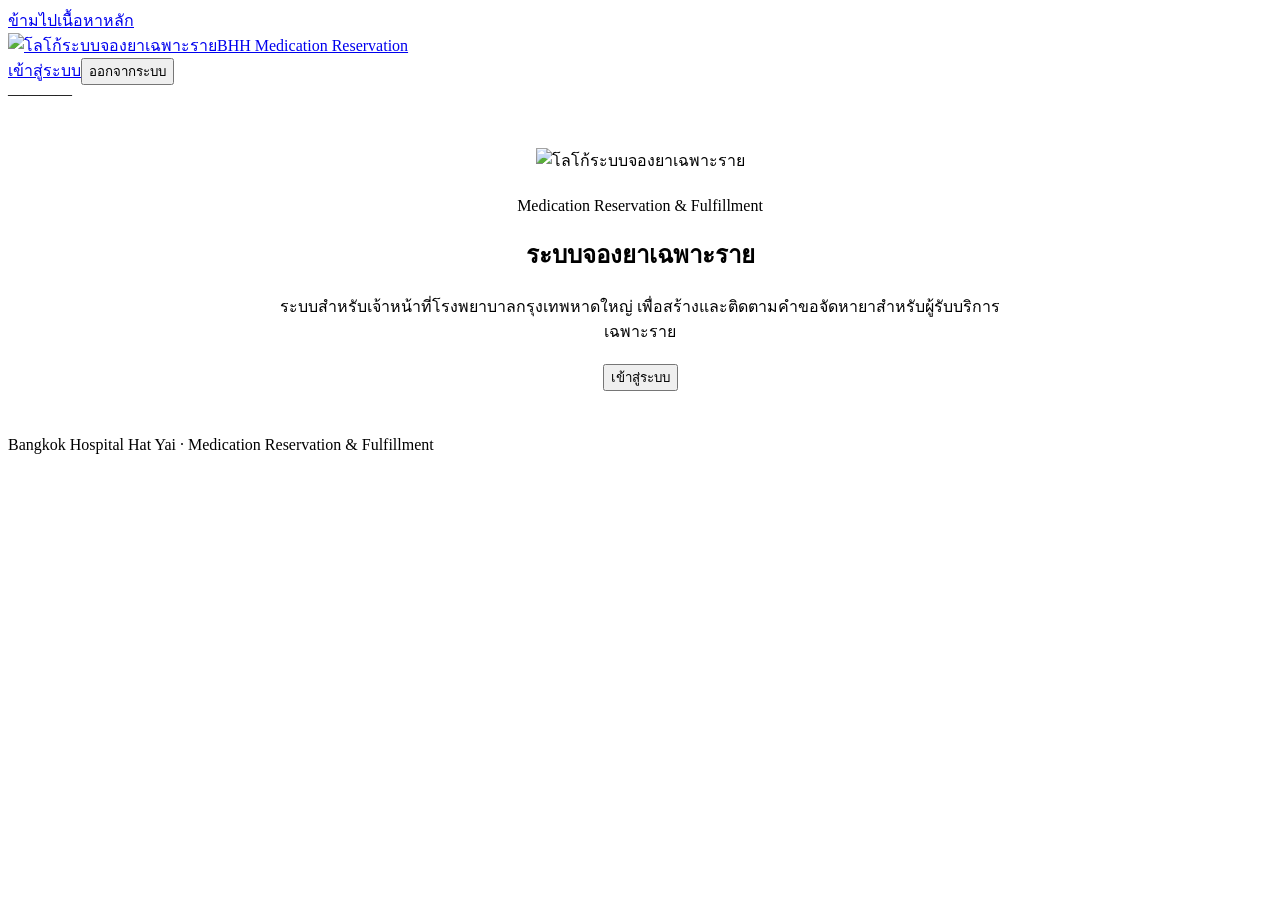
==== frontend/index.html @ 490ff646 "Bootstrap core staff frontend pages" ====
<!doctype html>
<html lang="th"><head><meta charset="utf-8"><meta name="viewport" content="width=device-width, initial-scale=1"><title>BHH Medication Reservation</title><link rel="stylesheet" href="css/main.css"></head>
<body>
<a class="skip-link" href="#main-content">ข้ามไปเนื้อหาหลัก</a>
<header class="site-header"><div class="header-inner">
  <a class="brand" href="index.html"><img class="brand-logo" src="assets/bdms-bhh-logo.svg" alt="โลโก้ระบบจองยาเฉพาะราย"><span class="brand-fallback" hidden>BHH Medication Reservation</span><span>BHH Medication Reservation</span></a>
  <nav class="site-nav" aria-label="เมนูหลัก"><a href="login.html">เข้าสู่ระบบ</a><button type="button" class="secondary" data-action="logout">ออกจากระบบ</button></nav>
  <div class="identity" aria-label="ข้อมูลผู้ใช้"><span id="identity-name">—</span><span id="identity-staff-id">—</span><span id="identity-department">—</span><span id="identity-role">—</span></div>
</div></header>
<main id="main-content" tabindex="-1">
  <section class="panel" style="max-width:760px;margin:5vh auto;text-align:center">
    <img src="assets/bdms-bhh-logo.svg" alt="โลโก้ระบบจองยาเฉพาะราย" style="width:min(420px,100%);height:auto">
    <p class="eyebrow" style="margin-top:1.5rem">Medication Reservation & Fulfillment</p>
    <h1 class="page-title">ระบบจองยาเฉพาะราย</h1>
    <p class="page-subtitle" style="margin-inline:auto">ระบบสำหรับเจ้าหน้าที่โรงพยาบาลกรุงเทพหาดใหญ่ เพื่อสร้างและติดตามคำขอจัดหายาสำหรับผู้รับบริการเฉพาะราย</p>
    <p style="margin-top:1.25rem"><a href="login.html"><button type="button">เข้าสู่ระบบ</button></a></p>
  </section>
  <p id="page-loading" class="status-message" role="status" aria-live="polite" hidden></p><p id="page-error" class="error-message" role="alert" aria-live="assertive"></p>
</main>
<footer class="site-footer">Bangkok Hospital Hat Yai · Medication Reservation & Fulfillment</footer><div id="toast-region" role="status" aria-live="polite" hidden></div><script type="module" src="js/auth.js"></script>
</body></html>
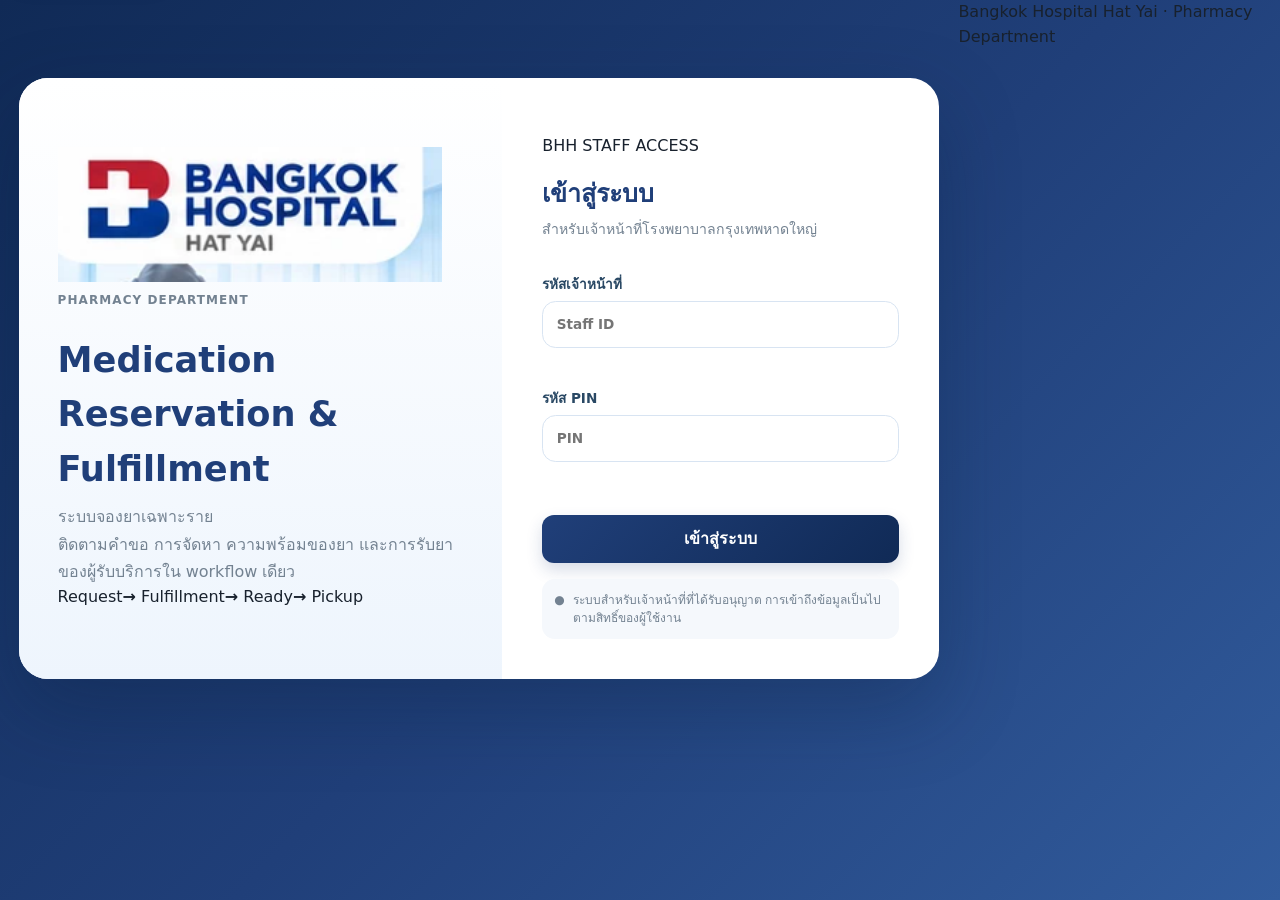
==== commit c5927d85: "Make site root a direct login page" ====
--- a/frontend/index.html
+++ b/frontend/index.html
@@ -1,21 +1,48 @@
 <!doctype html>
-<html lang="th"><head><meta charset="utf-8"><meta name="viewport" content="width=device-width, initial-scale=1"><title>BHH Medication Reservation</title><link rel="stylesheet" href="css/main.css"></head>
-<body>
+<html lang="th">
+<head>
+  <meta charset="utf-8">
+  <meta name="viewport" content="width=device-width, initial-scale=1">
+  <title>เข้าสู่ระบบ | BHH Medication Reservation</title>
+  <link rel="stylesheet" href="css/main.css">
+  <link rel="stylesheet" href="css/auth.css">
+</head>
+<body class="auth-page">
 <a class="skip-link" href="#main-content">ข้ามไปเนื้อหาหลัก</a>
-<header class="site-header"><div class="header-inner">
-  <a class="brand" href="index.html"><img class="brand-logo" src="assets/bdms-bhh-logo.svg" alt="โลโก้ระบบจองยาเฉพาะราย"><span class="brand-fallback" hidden>BHH Medication Reservation</span><span>BHH Medication Reservation</span></a>
-  <nav class="site-nav" aria-label="เมนูหลัก"><a href="login.html">เข้าสู่ระบบ</a><button type="button" class="secondary" data-action="logout">ออกจากระบบ</button></nav>
-  <div class="identity" aria-label="ข้อมูลผู้ใช้"><span id="identity-name">—</span><span id="identity-staff-id">—</span><span id="identity-department">—</span><span id="identity-role">—</span></div>
-</div></header>
-<main id="main-content" tabindex="-1">
-  <section class="panel" style="max-width:760px;margin:5vh auto;text-align:center">
-    <img src="assets/bdms-bhh-logo.svg" alt="โลโก้ระบบจองยาเฉพาะราย" style="width:min(420px,100%);height:auto">
-    <p class="eyebrow" style="margin-top:1.5rem">Medication Reservation & Fulfillment</p>
-    <h1 class="page-title">ระบบจองยาเฉพาะราย</h1>
-    <p class="page-subtitle" style="margin-inline:auto">ระบบสำหรับเจ้าหน้าที่โรงพยาบาลกรุงเทพหาดใหญ่ เพื่อสร้างและติดตามคำขอจัดหายาสำหรับผู้รับบริการเฉพาะราย</p>
-    <p style="margin-top:1.25rem"><a href="login.html"><button type="button">เข้าสู่ระบบ</button></a></p>
-  </section>
-  <p id="page-loading" class="status-message" role="status" aria-live="polite" hidden></p><p id="page-error" class="error-message" role="alert" aria-live="assertive"></p>
+<main id="main-content" class="auth-layout" tabindex="-1">
+  <div class="auth-shell">
+    <section class="auth-brand-panel" aria-label="Bangkok Hospital Hat Yai Medication Reservation">
+      <div class="auth-logo-card">
+        <img class="auth-hospital-logo" src="assets/bhh-hatyai-logo.webp" alt="Bangkok Hospital Hat Yai">
+      </div>
+      <p class="auth-brand-kicker">PHARMACY DEPARTMENT</p>
+      <h1>Medication Reservation <span>&amp; Fulfillment</span></h1>
+      <p class="auth-thai-title">ระบบจองยาเฉพาะราย</p>
+      <p class="auth-brand-copy">ติดตามคำขอ การจัดหา ความพร้อมของยา และการรับยาของผู้รับบริการใน workflow เดียว</p>
+      <div class="auth-flow" aria-label="ขั้นตอนหลักของระบบ">
+        <span>Request</span><b aria-hidden="true">→</b>
+        <span>Fulfillment</span><b aria-hidden="true">→</b>
+        <span>Ready</span><b aria-hidden="true">→</b>
+        <span>Pickup</span>
+      </div>
+    </section>
+    <section class="auth-panel" aria-labelledby="login-title">
+      <p class="auth-panel-kicker">BHH STAFF ACCESS</p>
+      <h2 id="login-title">เข้าสู่ระบบ</h2>
+      <p class="subtitle">สำหรับเจ้าหน้าที่โรงพยาบาลกรุงเทพหาดใหญ่</p>
+      <form id="login-form" novalidate>
+        <div class="field"><label for="staff-id">รหัสเจ้าหน้าที่</label><input id="staff-id" name="staff-id" type="text" autocomplete="username" required aria-describedby="staff-id-error" placeholder="Staff ID"><span id="staff-id-error" data-field-error="staff-id" role="alert"></span></div>
+        <div class="field"><label for="pin">รหัส PIN</label><input id="pin" name="pin" type="password" autocomplete="current-password" required aria-describedby="pin-error" placeholder="PIN"><span id="pin-error" data-field-error="pin" role="alert"></span></div>
+        <button type="submit" class="auth-submit">เข้าสู่ระบบ</button>
+      </form>
+      <div class="auth-security-note"><span class="auth-lock" aria-hidden="true">●</span><span>ระบบสำหรับเจ้าหน้าที่ที่ได้รับอนุญาต การเข้าถึงข้อมูลเป็นไปตามสิทธิ์ของผู้ใช้งาน</span></div>
+    </section>
+  </div>
+  <p id="page-loading" class="status-message auth-status" role="status" aria-live="polite" hidden></p>
+  <p id="page-error" class="error-message auth-status" role="alert" aria-live="assertive"></p>
 </main>
-<footer class="site-footer">Bangkok Hospital Hat Yai · Medication Reservation & Fulfillment</footer><div id="toast-region" role="status" aria-live="polite" hidden></div><script type="module" src="js/auth.js"></script>
-</body></html>+<footer class="auth-footer">Bangkok Hospital Hat Yai · Pharmacy Department</footer>
+<div id="toast-region" role="status" aria-live="polite" hidden></div>
+<script type="module" src="js/auth.js"></script>
+</body>
+</html>
--- a/frontend/css/main.css
+++ b/frontend/css/main.css
@@ -0,0 +1,121 @@
+@import url('./variables.css');
+* { box-sizing: border-box; }
+html { font-family: system-ui, -apple-system, BlinkMacSystemFont, 'Segoe UI', 'Noto Sans Thai', Tahoma, sans-serif; color: var(--text); background: var(--canvas); -webkit-font-smoothing: antialiased; }
+body { margin: 0; min-width: 0; min-height: 100vh; display: flex; flex-direction: column; line-height: 1.55; background: linear-gradient(180deg,#f8fbff 0%,#f3f7fc 44%,#eef3f8 100%); }
+a { color: var(--primary); text-decoration: none; }
+a:hover { color: var(--primary-hover); }
+button,input,select,textarea { font: inherit; }
+button, input, select { min-height: 44px; }
+button { border: 0; border-radius: var(--radius-sm); padding: .65rem 1rem; background: linear-gradient(135deg,var(--primary),var(--primary-dark)); color: #fff; font-weight: 750; cursor: pointer; display: inline-flex; align-items: center; justify-content: center; gap: .45rem; box-shadow: 0 7px 16px rgba(32,63,121,.18); transition: transform var(--transition-fast),box-shadow var(--transition-fast),background var(--transition-fast); }
+button:hover:not(:disabled) { transform: translateY(-1px); box-shadow: 0 10px 20px rgba(32,63,121,.22); }
+button:active:not(:disabled) { transform: translateY(0); }
+button.secondary { background: #fff; color: var(--primary); border: 1px solid var(--border); box-shadow: none; }
+button.secondary:hover:not(:disabled) { background: var(--primary-light); border-color: #afc6e3; }
+button.accent { background: linear-gradient(135deg,var(--accent),var(--accent-hover)); }
+button.danger { background: var(--danger); }
+button:disabled { opacity: .52; cursor: not-allowed; transform: none; box-shadow: none; }
+
+.skip-link { position: fixed; left: .75rem; top: .75rem; transform: translateY(-200%); background: #fff; padding: .55rem .9rem; z-index: 500; border-radius: .6rem; box-shadow: var(--shadow); }
+.skip-link:focus { transform: translateY(0); }
+
+.site-header { background: linear-gradient(180deg,var(--primary),var(--primary-dark)); color: #fff; position: sticky; top: 0; z-index: 100; box-shadow: 0 8px 28px rgba(32,63,121,.18); }
+.header-inner,.site-footer { width: min(100% - 2rem,78rem); margin-inline: auto; }
+.header-inner { display: flex; flex-direction: column; gap: .75rem; align-items: stretch; padding: .85rem 0; min-width: 0; }
+.brand { display: flex; align-items: center; color: #fff; font-weight: 800; gap: .65rem; min-width: 0; min-height: 44px; }
+.brand:hover { color: #fff; }
+.brand-logo { width: min(18rem,70vw); height: 3.3rem; object-fit: contain; object-position: left center; background: #fff; border-radius: .8rem; padding: .32rem .5rem; }
+.brand > span:last-child { display: none; }
+.brand-fallback[hidden] { display:none; }
+.brand-fallback:not([hidden]) { display: inline; color:#fff; }
+
+.site-nav { display: flex; gap: .35rem; overflow-x: auto; scrollbar-width: none; padding-bottom: .1rem; }
+.site-nav::-webkit-scrollbar { display:none; }
+.site-nav a { min-height: 44px; padding-block: .5rem; padding-inline: .72rem; display: inline-flex; align-items: center; white-space: nowrap; border-radius: .7rem; color: rgba(255,255,255,.78); font-size: .9rem; font-weight: 650; }
+.site-nav button { min-height: 44px; white-space: nowrap; padding: .48rem .72rem; border-radius: .7rem; font-size: .9rem; box-shadow: none; }
+.site-nav a:hover,.site-nav a[aria-current="page"] { color:#fff; background: rgba(255,255,255,.14); }
+.site-nav button.secondary { color:#fff; background:rgba(255,255,255,.12); border-color:rgba(255,255,255,.22); }
+.site-nav button.secondary:hover { background:var(--accent); border-color:var(--accent); }
+
+.identity { min-width: 0; max-width: 100%; display:flex; flex-wrap:wrap; gap:.35rem .7rem; color:rgba(255,255,255,.8); font-size:.78rem; }
+.identity span { display:inline-block; min-width:0; overflow-wrap:anywhere; }
+.identity #identity-name { color:#fff; font-weight:800; }
+
+main { width:min(100% - 2rem,76rem); margin-inline:auto; padding-block:1.5rem 2.5rem; flex:1; }
+.panel { background:#fff; border:1px solid var(--border); border-radius:var(--radius-lg); box-shadow:var(--shadow); padding:clamp(1rem,2.6vw,1.65rem); }
+.panel + .panel { margin-top:1rem; }
+.page-title { margin:0; font-size:clamp(1.45rem,3vw,1.9rem); color:var(--primary); line-height:1.25; letter-spacing:-.02em; }
+.page-subtitle { margin:.4rem 0 0; color:var(--muted); max-width:62rem; }
+.page-hero { display:flex; align-items:flex-start; justify-content:space-between; gap:1rem; margin-bottom:1.25rem; }
+.page-hero-actions { display:flex; gap:.55rem; flex-wrap:wrap; }
+.eyebrow { margin:0 0 .25rem; color:var(--accent); font-size:.72rem; font-weight:900; letter-spacing:.1em; text-transform:uppercase; }
+.section-head { display:flex; justify-content:space-between; align-items:flex-start; gap:1rem; margin-bottom:1rem; }
+.section-head h2 { margin:0; color:var(--primary); font-size:1.08rem; }
+.section-head p { margin:.25rem 0 0; color:var(--muted); font-size:.86rem; }
+.section-card { border:1px solid var(--border); border-radius:var(--radius); background:#fff; padding:1rem; box-shadow:var(--shadow-sm); }
+
+.status-message { margin:.8rem 0; color:var(--muted); font-weight:650; }
+[aria-busy="true"]::before { content:""; display:inline-block; width:1rem; height:1rem; margin-right:.5rem; border:3px solid #d7e5f4; border-top-color:var(--primary); border-radius:50%; animation:spin .8s linear infinite; vertical-align:middle; }
+@keyframes spin { to{ transform:rotate(360deg); } }
+.error-message,[data-field-error],[data-medication-field-error] { color:var(--danger); font-size:.82rem; font-weight:650; }
+[data-field-error],[data-medication-field-error] { display:block; min-height:1.15rem; margin-top:.2rem; }
+.form-actions a { display: inline-flex; align-items: center; min-height: 44px; padding-inline: .25rem; }
+.order-link { display: inline-flex; align-items: center; min-height: 44px; padding-inline: .2rem; font-weight: 850; color: var(--primary); }
+
+.status-badge { display:inline-flex; align-items:center; gap:.38rem; padding:.3rem .65rem; border-radius:999px; font-size:.76rem; font-weight:800; white-space:nowrap; }
+.status-badge::before { content:""; width:.43rem; height:.43rem; border-radius:50%; background:currentColor; }
+.status-badge.tone-blue,.status-badge.submitted,.status-badge.under_review,.status-badge.appointment_rescheduled,.status-badge.cancel_rejected { background:var(--info-light); color:var(--primary); }
+.status-badge.tone-green,.status-badge.received,.status-badge.notified,.status-badge.patient_received { background:var(--success-light); color:var(--success); }
+.status-badge.tone-amber,.status-badge.ordered,.status-badge.partially_received,.status-badge.partially_cancelled { background:var(--warning-light); color:#a45f00; }
+.status-badge.tone-red,.status-badge.cancel_requested,.status-badge.patient_no_show,.status-badge.rejected { background:var(--danger-light); color:var(--danger); }
+.status-badge.tone-gray,.status-badge.cancelled,.status-badge.completed { background:#eef2f7; color:#5d6b7a; }
+
+.workflow-strip { display:grid; grid-template-columns:repeat(5,1fr); gap:.35rem; margin:1rem 0; }
+.workflow-step { position:relative; min-width:0; padding:.65rem .5rem; border-radius:.75rem; background:#f4f7fb; color:#8190a1; text-align:center; font-size:.76rem; font-weight:800; border:1px solid transparent; }
+.workflow-step.is-done { background:#e7f8ee; color:var(--success); }
+.workflow-step.is-current { background:var(--primary-light); color:var(--primary); border-color:#b8cbe5; box-shadow:inset 0 -3px 0 var(--primary); }
+
+#toast-region { position:fixed; right:1rem; bottom:1rem; width:min(24rem,calc(100% - 2rem)); color:#fff; background:var(--primary-dark); padding:.85rem 1rem; border-radius:var(--radius); box-shadow:var(--shadow-lg); z-index:300; font-weight:650; }
+#toast-region[data-type="error"] { background:var(--danger); }
+#toast-region[data-type="success"] { background:var(--success); }
+#toast-region[data-type="warning"] { background:var(--warning); }
+
+dialog { width:min(34rem,calc(100% - 2rem)); max-height:calc(100dvh - 2rem); overflow-y:auto; border:1px solid var(--border); border-radius:var(--radius-lg); box-shadow:var(--shadow-lg); color:var(--text); }
+dialog::backdrop { background:rgba(15,31,52,.48); backdrop-filter:blur(3px); }
+dialog form[method="dialog"] { display:flex; justify-content:flex-end; gap:.6rem; }
+dialog h2 { color:var(--primary); }
+
+.site-footer { padding:1.6rem 0 2rem; color:var(--muted); font-size:.78rem; text-align:center; }
+:focus-visible { outline: 3px solid var(--focus); outline-offset:2px; }
+
+@media (min-width: 48rem) {
+  .header-inner { flex-direction: row; align-items: center; flex-wrap: wrap; }
+  .site-nav { justify-content:center; }
+  .identity { margin-left:auto; justify-content:flex-end; max-width:22rem; }
+}
+
+@media (min-width: 64rem) {
+  body { flex-direction:row; }
+  .site-header { width:270px; min-height:100vh; height:100vh; position:sticky; flex:none; box-shadow:8px 0 30px rgba(32,63,121,.12); }
+  .header-inner { width:100%; height:100%; padding:1.35rem 1rem; flex-direction:column; align-items:stretch; flex-wrap:nowrap; }
+  .brand-logo { width:100%; height:auto; max-height:5.3rem; }
+  .site-nav { display:grid; gap:.35rem; width:100%; overflow:visible; margin-top:1rem; }
+  .site-nav a,.site-nav button { width:100%; justify-content:flex-start; min-height:44px; }
+  .identity { margin-top:auto; margin-left:0; padding:.8rem; border:1px solid rgba(255,255,255,.15); background:rgba(255,255,255,.07); border-radius:.85rem; display:grid; gap:.25rem; justify-content:stretch; }
+  main { width:auto; max-width:1220px; flex:1; padding:2rem 2.1rem 3rem; margin-inline:auto; }
+  .site-footer { display:none; }
+}
+
+@media(max-width:47.99rem){
+  .header-inner { width:min(100% - 1.25rem,78rem); }
+  .brand-logo { width:min(17rem,78vw); height:3rem; }
+  main { width:min(100% - 1.25rem,76rem); padding-top:1rem; }
+  .panel { border-radius:1.1rem; padding:1rem; }
+  .page-hero { display:grid; }
+  .page-hero-actions > * { flex:1; }
+  .workflow-strip { gap:.2rem; }
+  .workflow-step { font-size:.68rem; padding:.55rem .2rem; }
+  #toast-region { left:.75rem; right:.75rem; bottom:.75rem; width:auto; }
+}
+
+@media (prefers-reduced-motion: reduce) { *,*::before,*::after { scroll-behavior:auto!important; transition:none!important; animation-duration:.01ms!important; } }
+@media print { .site-header,.site-footer,.skip-link,#toast-region,.form-actions,button { display:none!important; } body { display:block;background:#fff; } main { width:100%;padding:0; } .panel { border:0;box-shadow:none;padding:0; } }
--- a/frontend/css/auth.css
+++ b/frontend/css/auth.css
@@ -0,0 +1,18 @@
+body:has(.auth-layout){background:linear-gradient(135deg,var(--primary-dark) 0%,var(--primary) 52%,#315b9c 100%);}
+.auth-layout { width:100%; max-width:none; min-height:100vh; padding:1.2rem; display:grid; place-items:center; }
+.auth-shell { width:min(920px,94vw); display:grid; grid-template-columns:1.05fr .95fr; overflow:hidden; border-radius:1.8rem; background:#fff; box-shadow:0 30px 80px rgba(8,28,59,.28); }
+.auth-brand-panel { padding:2.4rem; background:linear-gradient(180deg,#fff,#eef5fd); display:flex; flex-direction:column; justify-content:center; }
+.auth-brand-panel img { width:min(24rem,100%); height:auto; }
+.auth-brand-panel h1 { margin:1.4rem 0 .45rem; color:var(--primary); font-size:clamp(1.65rem,3vw,2.2rem); }
+.auth-brand-panel p { margin:0; color:var(--muted); line-height:1.7; }
+.auth-brand-kicker { color:var(--accent); font-size:.75rem; font-weight:900; letter-spacing:.09em; text-transform:uppercase; }
+.auth-panel { width:100%; margin:0; border:0; border-radius:0; box-shadow:none; padding:2.5rem; display:flex; flex-direction:column; justify-content:center; }
+.auth-panel h2 { margin:0; color:var(--primary); font-size:1.55rem; }
+.auth-panel .subtitle { color:var(--muted); margin:.4rem 0 1.2rem; font-size:.88rem; }
+.field { display:grid; gap:.35rem; margin:.85rem 0; color:#294864; font-size:.85rem; font-weight:800; }
+.field input { width:100%; border:1px solid var(--border); border-radius:.85rem; padding:.75rem .85rem; background:#fff; }
+.field input:focus { outline:0; border-color:var(--border-focus); box-shadow:0 0 0 3px var(--focus); }
+.auth-panel [type="submit"] { width:100%; min-height:48px; margin-top:.75rem; }
+.auth-security-note { display:flex; gap:.5rem; margin-top:1rem; padding:.75rem; border-radius:.8rem; background:#f5f8fc; color:var(--muted); font-size:.75rem; line-height:1.5; }
+
+@media(max-width:700px){body:has(.auth-layout){background:#f4f7fb}.auth-layout{padding:0;place-items:stretch}.auth-shell{width:100%;min-height:100vh;border-radius:0;grid-template-columns:1fr}.auth-brand-panel{padding:1.5rem 1.25rem;background:linear-gradient(180deg,var(--primary),var(--primary-dark));color:#fff}.auth-brand-panel img{width:min(21rem,100%)}.auth-brand-panel h1{color:#fff;margin-top:1rem;font-size:1.5rem}.auth-brand-panel p{color:rgba(255,255,255,.82)}.auth-brand-kicker{color:#ffd7dc}.auth-panel{padding:1.8rem 1.25rem}}
